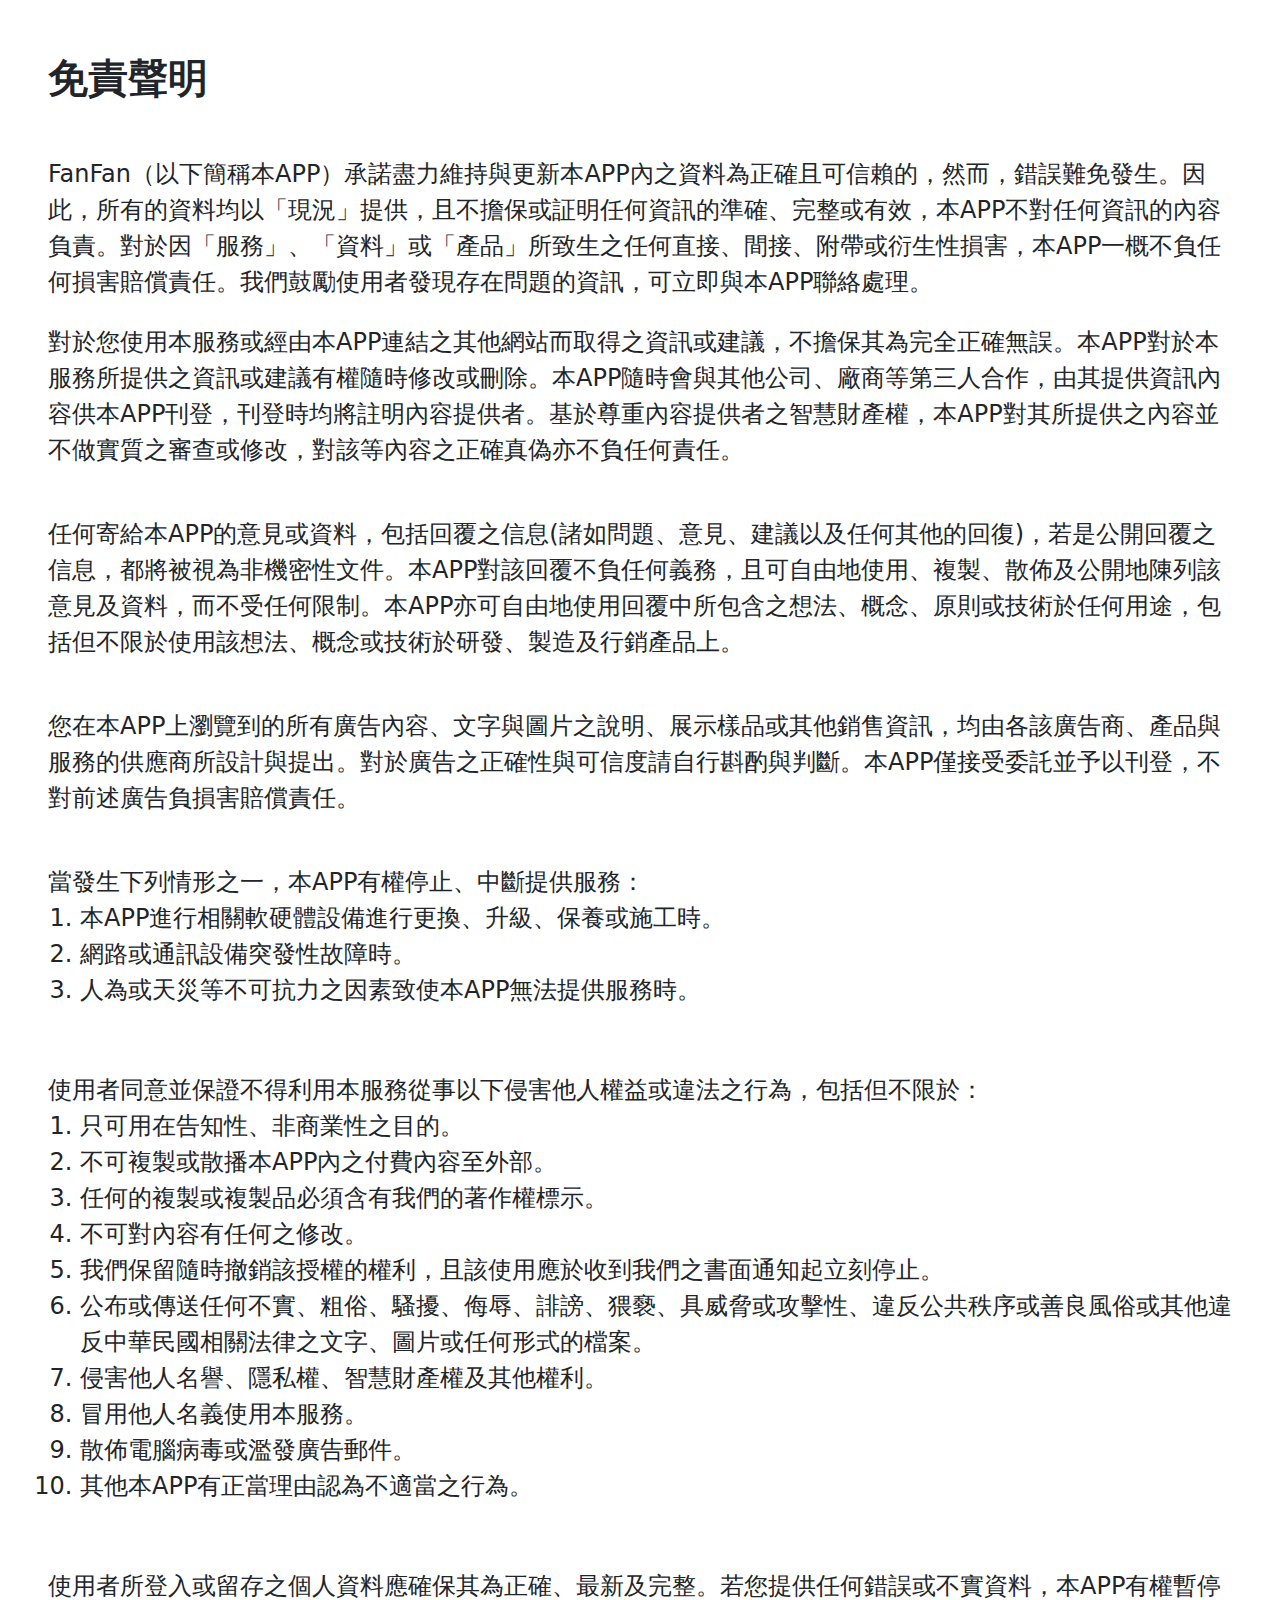
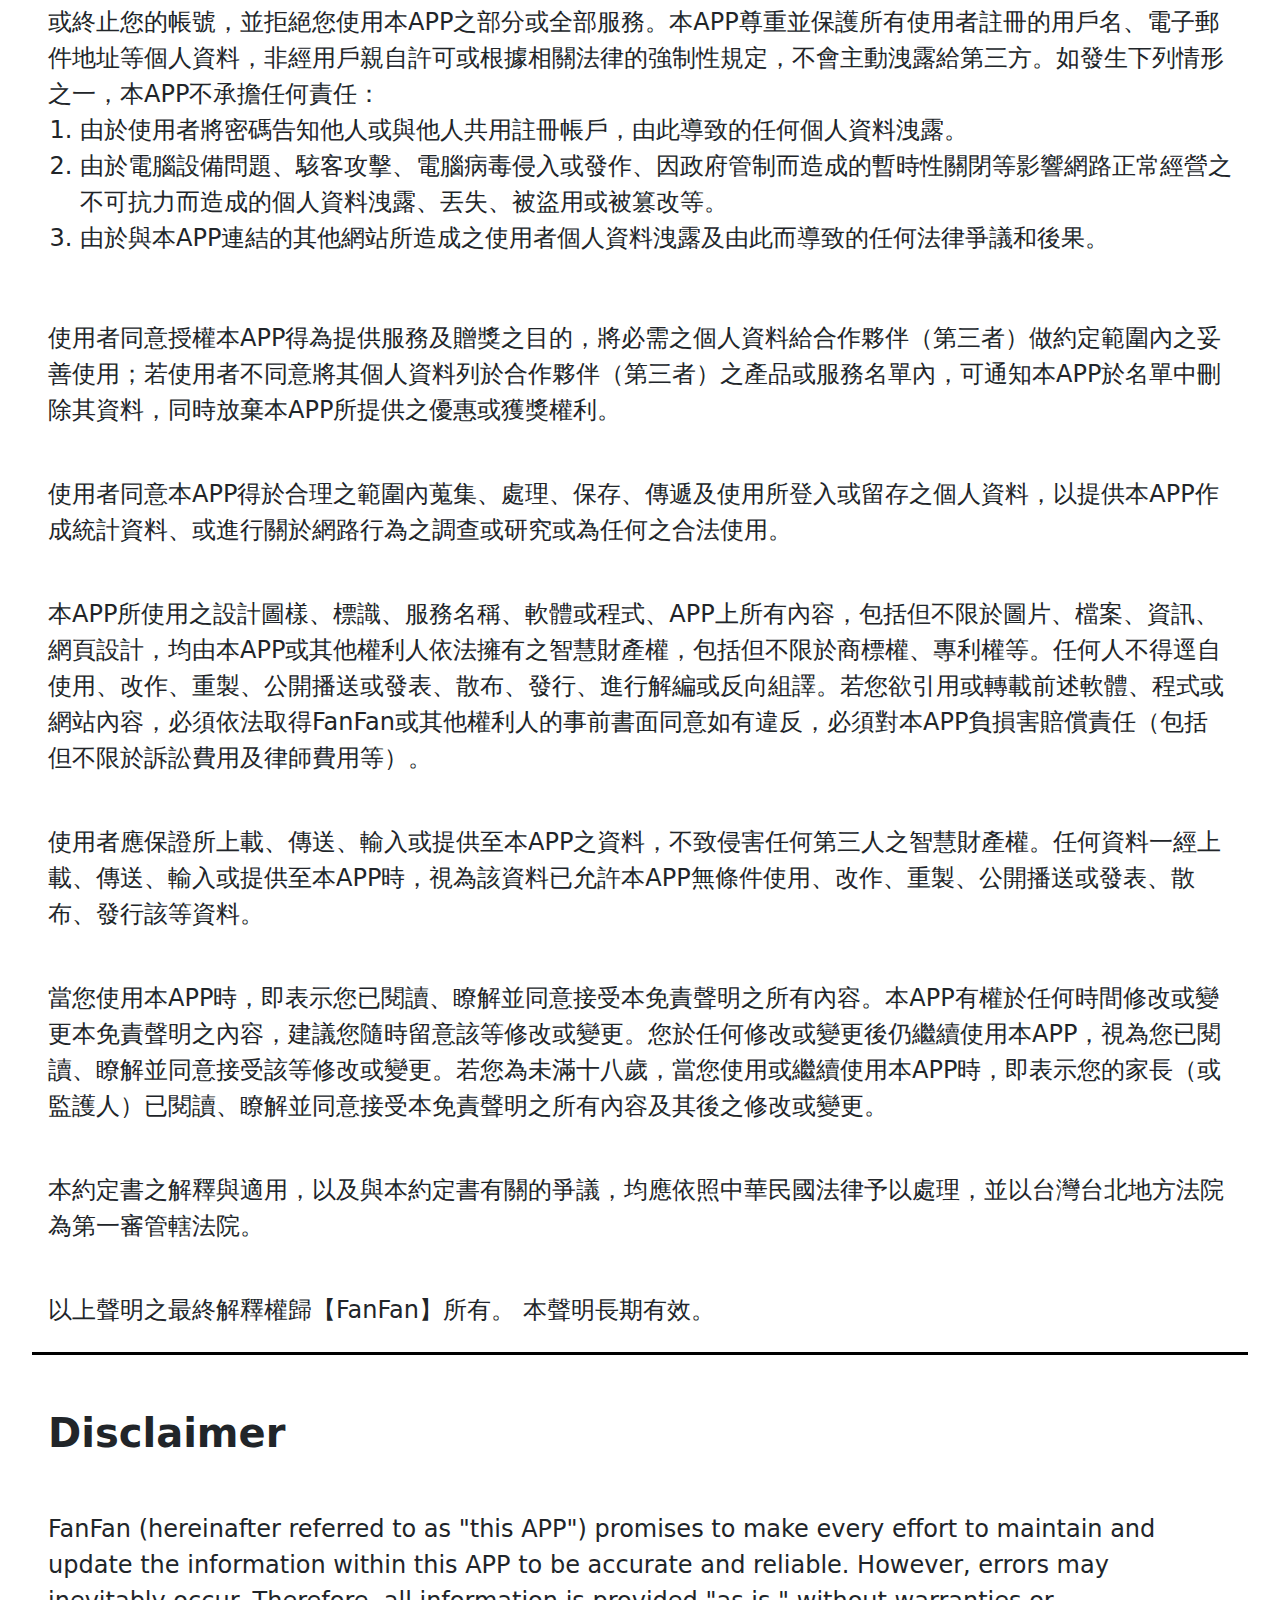
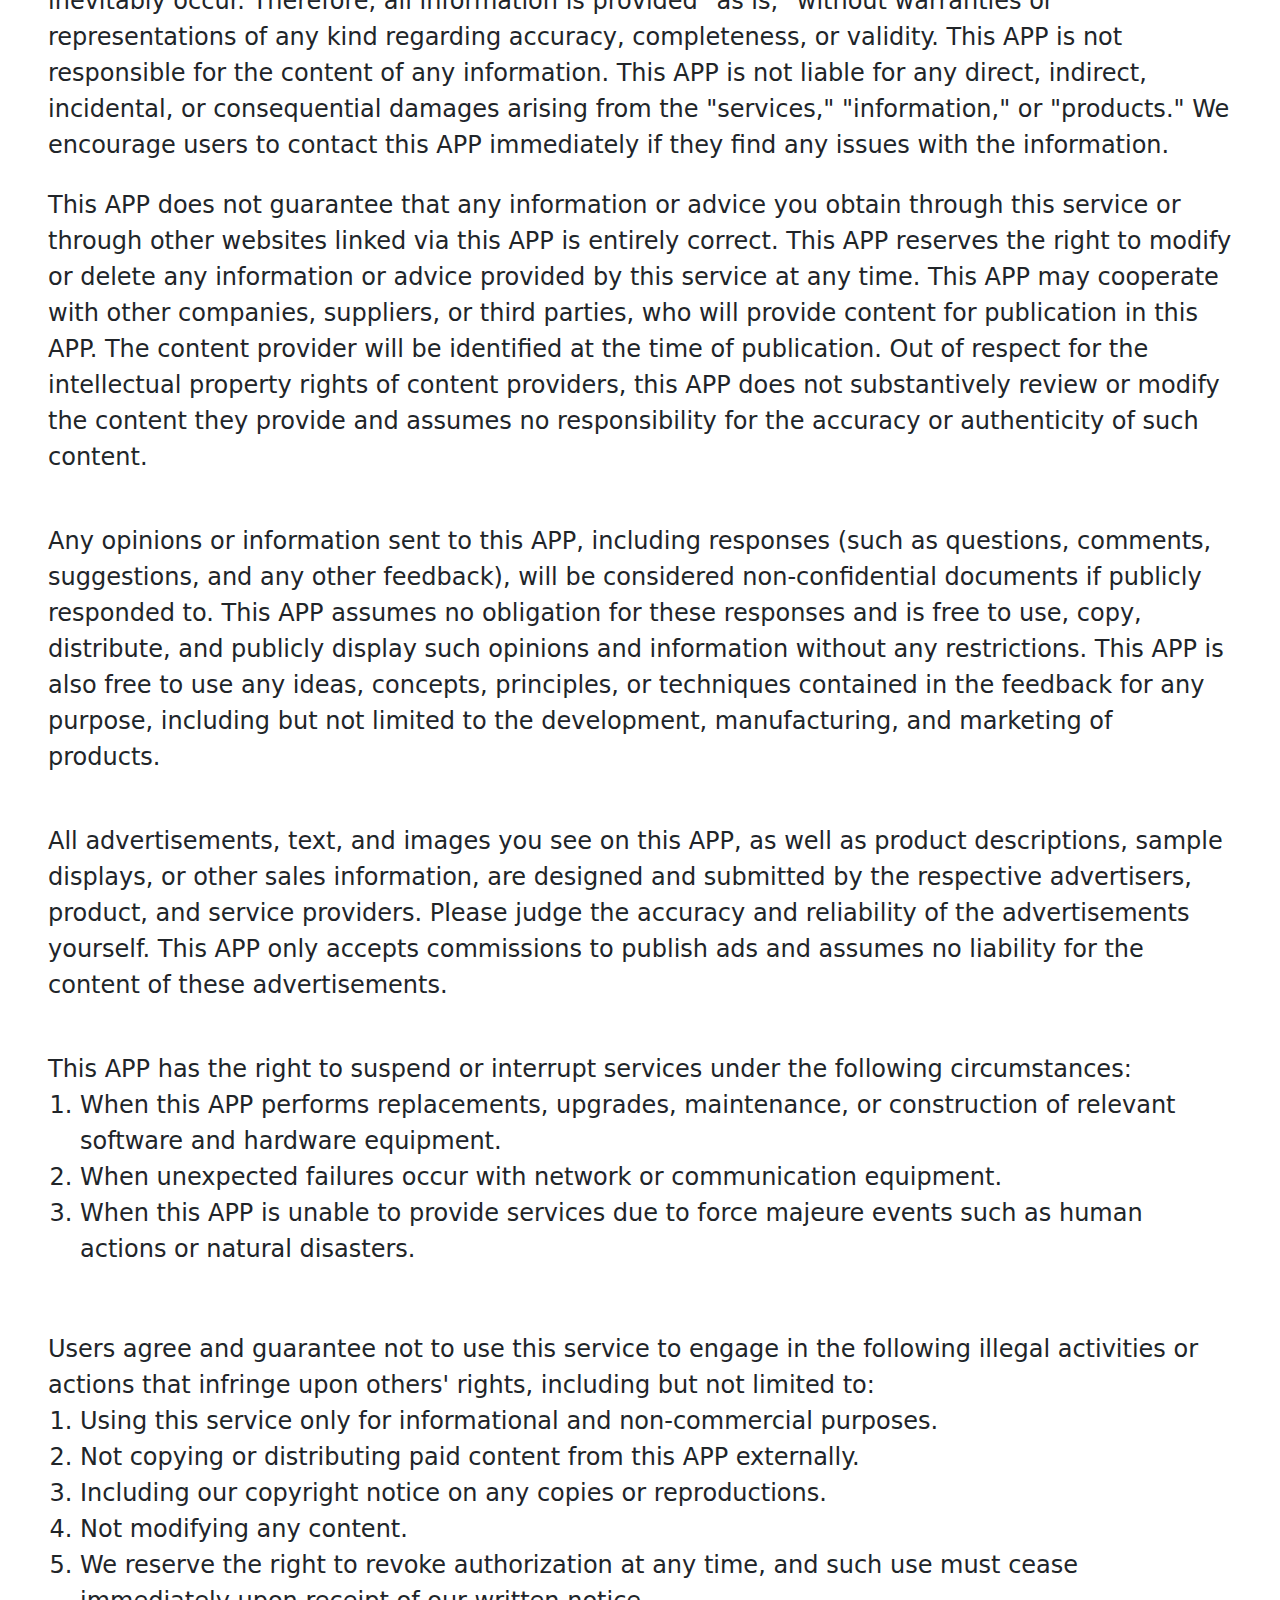
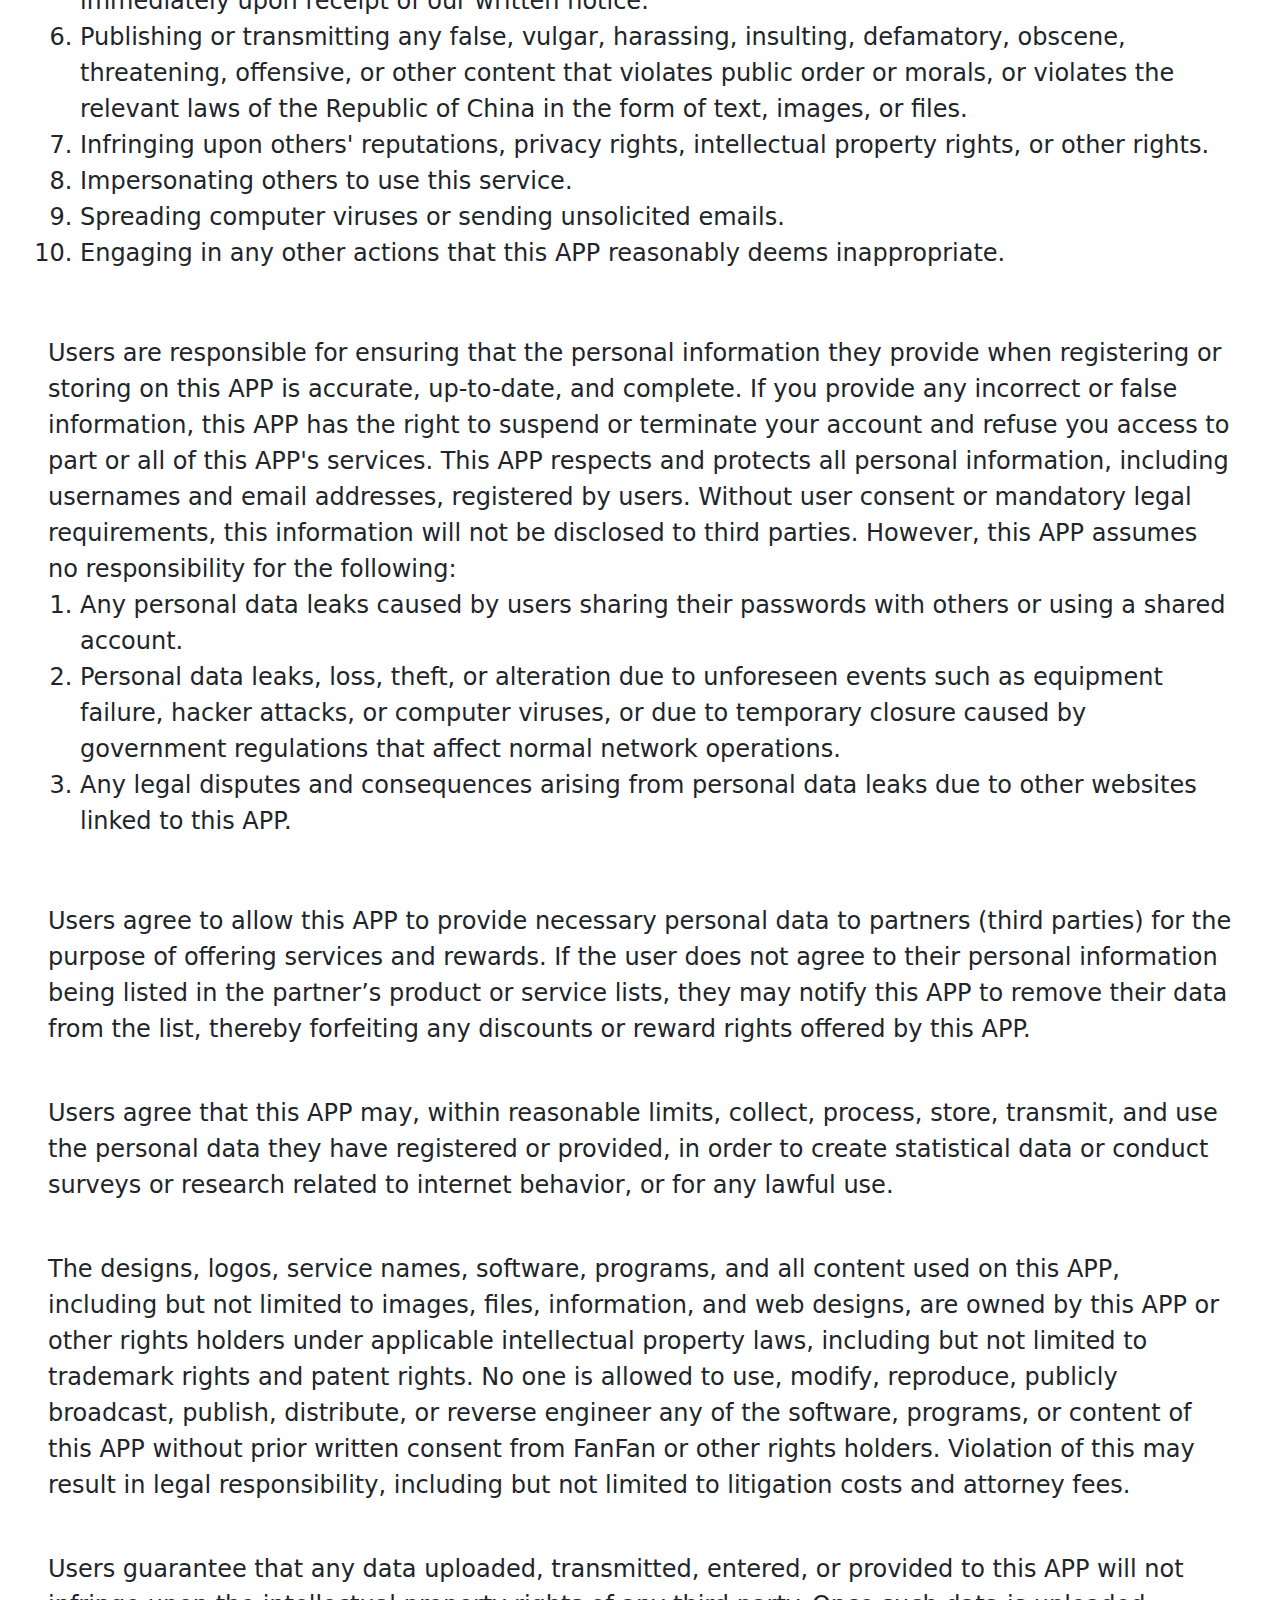
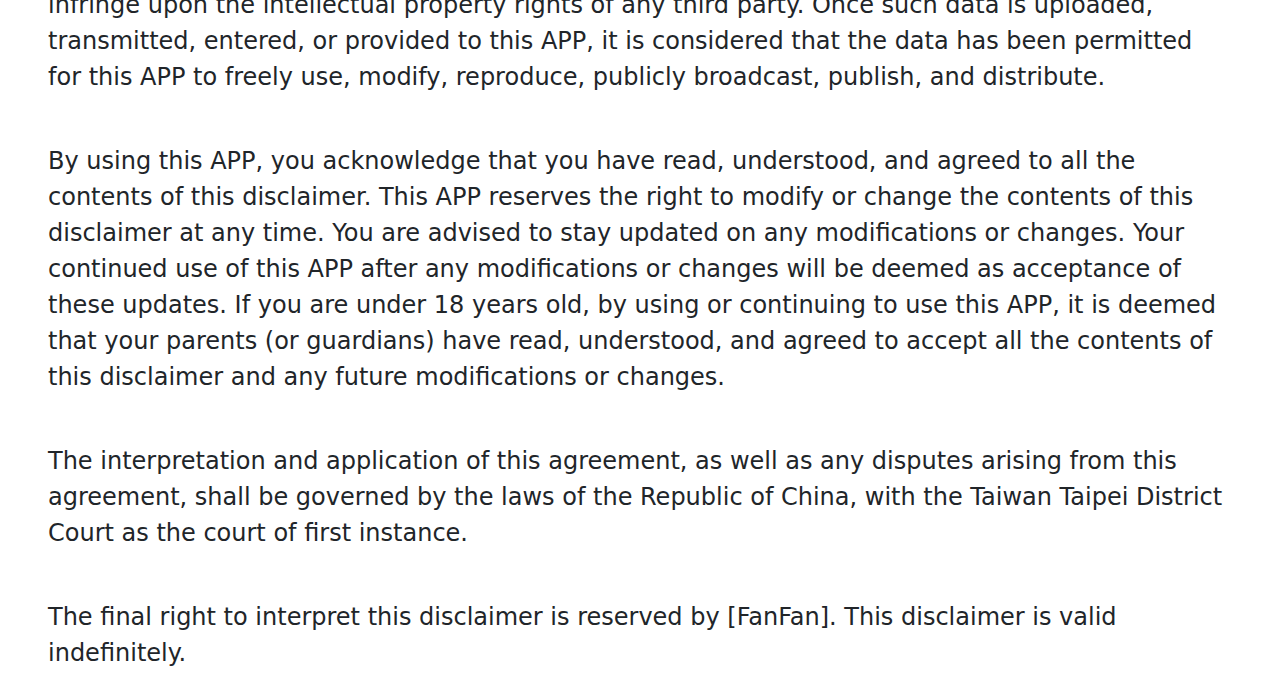
==== docs/policy/Disclaimer.html @ 62bca414 "add new pages" ====
<!DOCTYPE html>

<html lang="zh-Hant-TW">
<link href="https://cdn.jsdelivr.net/npm/bootstrap@5.3.3/dist/css/bootstrap.min.css" rel="stylesheet"
    integrity="sha384-QWTKZyjpPEjISv5WaRU9OFeRpok6YctnYmDr5pNlyT2bRjXh0JMhjY6hW+ALEwIH" crossorigin="anonymous">

<head>
    <meta charset="UTF-8" />
    <meta name="viewport" content="width=device-width, initial-scale=1.0" />
    <style>
        .arrDown-line {
            width: 95%;
            height: 1px;
            border-top: solid black;
            margin: auto;
        }
    </style>
</head>

<body>
    <div class="fw-bold fs-1 p-5">
        免責聲明
    </div>
    <div class="mx-auto fs-4 px-5">
        FanFan（以下簡稱本APP）承諾盡力維持與更新本APP內之資料為正確且可信賴的，然而，錯誤難免發生。因此，所有的資料均以「現況」提供，且不擔保或証明任何資訊的準確、完整或有效，本APP不對任何資訊的內容負責。對於因「服務」、「資料」或「產品」所致生之任何直接、間接、附帶或衍生性損害，本APP一概不負任何損害賠償責任。我們鼓勵使用者發現存在問題的資訊，可立即與本APP聯絡處理。
    </div>
    <div class="mx-auto fs-4 px-5 py-4">
        對於您使用本服務或經由本APP連結之其他網站而取得之資訊或建議，不擔保其為完全正確無誤。本APP對於本服務所提供之資訊或建議有權隨時修改或刪除。本APP隨時會與其他公司、廠商等第三人合作，由其提供資訊內容供本APP刊登，刊登時均將註明內容提供者。基於尊重內容提供者之智慧財產權，本APP對其所提供之內容並不做實質之審查或修改，對該等內容之正確真偽亦不負任何責任。
    </div>
    <div class="mx-auto fs-4 px-5 py-4">
        任何寄給本APP的意見或資料，包括回覆之信息(諸如問題、意見、建議以及任何其他的回復)，若是公開回覆之信息，都將被視為非機密性文件。本APP對該回覆不負任何義務，且可自由地使用、複製、散佈及公開地陳列該意見及資料，而不受任何限制。本APP亦可自由地使用回覆中所包含之想法、概念、原則或技術於任何用途，包括但不限於使用該想法、概念或技術於研發、製造及行銷產品上。
    </div>
    <div class="mx-auto fs-4 px-5 py-4">
        您在本APP上瀏覽到的所有廣告內容、文字與圖片之說明、展示樣品或其他銷售資訊，均由各該廣告商、產品與服務的供應商所設計與提出。對於廣告之正確性與可信度請自行斟酌與判斷。本APP僅接受委託並予以刊登，不對前述廣告負損害賠償責任。
    </div>
    <div class="mx-auto fs-4 px-5 py-4">
        當發生下列情形之一，本APP有權停止、中斷提供服務：
        <ol>
            <li>本APP進行相關軟硬體設備進行更換、升級、保養或施工時。</li>
            <li>網路或通訊設備突發性故障時。</li>
            <li>人為或天災等不可抗力之因素致使本APP無法提供服務時。</li>
        </ol>
    </div>
    <div class="mx-auto fs-4 px-5 py-4">
        使用者同意並保證不得利用本服務從事以下侵害他人權益或違法之行為，包括但不限於：
        <ol>
            <li>只可用在告知性、非商業性之目的。</li>
            <li>不可複製或散播本APP內之付費內容至外部。</li>
            <li>任何的複製或複製品必須含有我們的著作權標示。</li>
            <li>不可對內容有任何之修改。</li>
            <li>我們保留隨時撤銷該授權的權利，且該使用應於收到我們之書面通知起立刻停止。</li>
            <li>公布或傳送任何不實、粗俗、騷擾、侮辱、誹謗、猥褻、具威脅或攻擊性、違反公共秩序或善良風俗或其他違反中華民國相關法律之文字、圖片或任何形式的檔案。</li>
            <li>侵害他人名譽、隱私權、智慧財產權及其他權利。</li>
            <li>冒用他人名義使用本服務。</li>
            <li>散佈電腦病毒或濫發廣告郵件。</li>
            <li>其他本APP有正當理由認為不適當之行為。</li>
        </ol>
    </div>
    <div class="mx-auto fs-4 px-5 py-4">
        使用者所登入或留存之個人資料應確保其為正確、最新及完整。若您提供任何錯誤或不實資料，本APP有權暫停或終止您的帳號，並拒絕您使用本APP之部分或全部服務。本APP尊重並保護所有使用者註冊的用戶名、電子郵件地址等個人資料，非經用戶親自許可或根據相關法律的強制性規定，不會主動洩露給第三方。如發生下列情形之一，本APP不承擔任何責任：
        <ol>
            <li>由於使用者將密碼告知他人或與他人共用註冊帳戶，由此導致的任何個人資料洩露。</li>
            <li>由於電腦設備問題、駭客攻擊、電腦病毒侵入或發作、因政府管制而造成的暫時性關閉等影響網路正常經營之不可抗力而造成的個人資料洩露、丟失、被盜用或被篡改等。</li>
            <li>由於與本APP連結的其他網站所造成之使用者個人資料洩露及由此而導致的任何法律爭議和後果。</li>
        </ol>
    </div>
    <div class="mx-auto fs-4 px-5 py-4">
        使用者同意授權本APP得為提供服務及贈獎之目的，將必需之個人資料給合作夥伴（第三者）做約定範圍內之妥善使用；若使用者不同意將其個人資料列於合作夥伴（第三者）之產品或服務名單內，可通知本APP於名單中刪除其資料，同時放棄本APP所提供之優惠或獲獎權利。
    </div>
    <div class="mx-auto fs-4 px-5 py-4">
        使用者同意本APP得於合理之範圍內蒐集、處理、保存、傳遞及使用所登入或留存之個人資料，以提供本APP作成統計資料、或進行關於網路行為之調查或研究或為任何之合法使用。
    </div>
    <div class="mx-auto fs-4 px-5 py-4">
        本APP所使用之設計圖樣、標識、服務名稱、軟體或程式、APP上所有內容，包括但不限於圖片、檔案、資訊、網頁設計，均由本APP或其他權利人依法擁有之智慧財產權，包括但不限於商標權、專利權等。任何人不得逕自使用、改作、重製、公開播送或發表、散布、發行、進行解編或反向組譯。若您欲引用或轉載前述軟體、程式或網站內容，必須依法取得FanFan或其他權利人的事前書面同意如有違反，必須對本APP負損害賠償責任（包括但不限於訴訟費用及律師費用等）。
    </div>
    <div class="mx-auto fs-4 px-5 py-4">
        使用者應保證所上載、傳送、輸入或提供至本APP之資料，不致侵害任何第三人之智慧財產權。任何資料一經上載、傳送、輸入或提供至本APP時，視為該資料已允許本APP無條件使用、改作、重製、公開播送或發表、散布、發行該等資料。
    </div>
    <div class="mx-auto fs-4 px-5 py-4">
        當您使用本APP時，即表示您已閱讀、瞭解並同意接受本免責聲明之所有內容。本APP有權於任何時間修改或變更本免責聲明之內容，建議您隨時留意該等修改或變更。您於任何修改或變更後仍繼續使用本APP，視為您已閱讀、瞭解並同意接受該等修改或變更。若您為未滿十八歲，當您使用或繼續使用本APP時，即表示您的家長（或監護人）已閱讀、瞭解並同意接受本免責聲明之所有內容及其後之修改或變更。
    </div>
    <div class="mx-auto fs-4 px-5 py-4">
        本約定書之解釋與適用，以及與本約定書有關的爭議，均應依照中華民國法律予以處理，並以台灣台北地方法院為第一審管轄法院。
    </div>
    <div class="mx-auto fs-4 px-5 py-4">
        以上聲明之最終解釋權歸【FanFan】所有。 本聲明長期有效。
    </div>
    <div class="arrDown-line"></div>
    <div class="fw-bold fs-1 p-5">
        Disclaimer
    </div>
    <div class="mx-auto fs-4 px-5">
        FanFan (hereinafter referred to as "this APP") promises to make every effort to maintain and update the information within this APP to be accurate and reliable. However, errors may inevitably occur. Therefore, all information is provided "as is," without warranties or representations of any kind regarding accuracy, completeness, or validity. This APP is not responsible for the content of any information. This APP is not liable for any direct, indirect, incidental, or consequential damages arising from the "services," "information," or "products." We encourage users to contact this APP immediately if they find any issues with the information.
    </div>
    <div class="mx-auto fs-4 px-5 py-4">
        This APP does not guarantee that any information or advice you obtain through this service or through other websites linked via this APP is entirely correct. This APP reserves the right to modify or delete any information or advice provided by this service at any time. This APP may cooperate with other companies, suppliers, or third parties, who will provide content for publication in this APP. The content provider will be identified at the time of publication. Out of respect for the intellectual property rights of content providers, this APP does not substantively review or modify the content they provide and assumes no responsibility for the accuracy or authenticity of such content.
    </div>
    <div class="mx-auto fs-4 px-5 py-4">
        Any opinions or information sent to this APP, including responses (such as questions, comments, suggestions, and any other feedback), will be considered non-confidential documents if publicly responded to. This APP assumes no obligation for these responses and is free to use, copy, distribute, and publicly display such opinions and information without any restrictions. This APP is also free to use any ideas, concepts, principles, or techniques contained in the feedback for any purpose, including but not limited to the development, manufacturing, and marketing of products.
    </div>
    <div class="mx-auto fs-4 px-5 py-4">
        All advertisements, text, and images you see on this APP, as well as product descriptions, sample displays, or other sales information, are designed and submitted by the respective advertisers, product, and service providers. Please judge the accuracy and reliability of the advertisements yourself. This APP only accepts commissions to publish ads and assumes no liability for the content of these advertisements.
    </div>
    <div class="mx-auto fs-4 px-5 py-4">
        This APP has the right to suspend or interrupt services under the following circumstances:
        <ol>
            <li>When this APP performs replacements, upgrades, maintenance, or construction of relevant software and hardware equipment.</li>
            <li>When unexpected failures occur with network or communication equipment.</li>
            <li>When this APP is unable to provide services due to force majeure events such as human actions or natural disasters.</li>
        </ol>
    </div>
    <div class="mx-auto fs-4 px-5 py-4">
        Users agree and guarantee not to use this service to engage in the following illegal activities or actions that infringe upon others' rights, including but not limited to:
        <ol>
            <li>Using this service only for informational and non-commercial purposes.</li>
            <li>Not copying or distributing paid content from this APP externally.</li>
            <li>Including our copyright notice on any copies or reproductions.
            </li>
            <li>Not modifying any content.</li>
            <li>We reserve the right to revoke authorization at any time, and such use must cease immediately upon receipt of our written notice.</li>
            <li>Publishing or transmitting any false, vulgar, harassing, insulting, defamatory, obscene, threatening, offensive, or other content that violates public order or morals, or violates the relevant laws of the Republic of China in the form of text, images, or files.</li>
            <li>Infringing upon others' reputations, privacy rights, intellectual property rights, or other rights.</li>
            <li>Impersonating others to use this service.</li>
            <li>Spreading computer viruses or sending unsolicited emails.</li>
            <li>Engaging in any other actions that this APP reasonably deems inappropriate.</li>
        </ol>
    </div>
    <div class="mx-auto fs-4 px-5 py-4">
        Users are responsible for ensuring that the personal information they provide when registering or storing on this APP is accurate, up-to-date, and complete. If you provide any incorrect or false information, this APP has the right to suspend or terminate your account and refuse you access to part or all of this APP's services. This APP respects and protects all personal information, including usernames and email addresses, registered by users. Without user consent or mandatory legal requirements, this information will not be disclosed to third parties. However, this APP assumes no responsibility for the following:
        <ol>
            <li>Any personal data leaks caused by users sharing their passwords with others or using a shared account.</li>
            <li>Personal data leaks, loss, theft, or alteration due to unforeseen events such as equipment failure, hacker attacks, or computer viruses, or due to temporary closure caused by government regulations that affect normal network operations.</li>
            <li>Any legal disputes and consequences arising from personal data leaks due to other websites linked to this APP.</li>
        </ol>
    </div>
    <div class="mx-auto fs-4 px-5 py-4">
        Users agree to allow this APP to provide necessary personal data to partners (third parties) for the purpose of offering services and rewards. If the user does not agree to their personal information being listed in the partner’s product or service lists, they may notify this APP to remove their data from the list, thereby forfeiting any discounts or reward rights offered by this APP.
    </div>
    <div class="mx-auto fs-4 px-5 py-4">
        Users agree that this APP may, within reasonable limits, collect, process, store, transmit, and use the personal data they have registered or provided, in order to create statistical data or conduct surveys or research related to internet behavior, or for any lawful use.
    </div>
    <div class="mx-auto fs-4 px-5 py-4">
        The designs, logos, service names, software, programs, and all content used on this APP, including but not limited to images, files, information, and web designs, are owned by this APP or other rights holders under applicable intellectual property laws, including but not limited to trademark rights and patent rights. No one is allowed to use, modify, reproduce, publicly broadcast, publish, distribute, or reverse engineer any of the software, programs, or content of this APP without prior written consent from FanFan or other rights holders. Violation of this may result in legal responsibility, including but not limited to litigation costs and attorney fees.
    </div>
    <div class="mx-auto fs-4 px-5 py-4">
        Users guarantee that any data uploaded, transmitted, entered, or provided to this APP will not infringe upon the intellectual property rights of any third party. Once such data is uploaded, transmitted, entered, or provided to this APP, it is considered that the data has been permitted for this APP to freely use, modify, reproduce, publicly broadcast, publish, and distribute.
    </div>
    <div class="mx-auto fs-4 px-5 py-4">
        By using this APP, you acknowledge that you have read, understood, and agreed to all the contents of this disclaimer. This APP reserves the right to modify or change the contents of this disclaimer at any time. You are advised to stay updated on any modifications or changes. Your continued use of this APP after any modifications or changes will be deemed as acceptance of these updates. If you are under 18 years old, by using or continuing to use this APP, it is deemed that your parents (or guardians) have read, understood, and agreed to accept all the contents of this disclaimer and any future modifications or changes.
    </div>
    <div class="mx-auto fs-4 px-5 py-4">
        The interpretation and application of this agreement, as well as any disputes arising from this agreement, shall be governed by the laws of the Republic of China, with the Taiwan Taipei District Court as the court of first instance.
    </div>
    <div class="mx-auto fs-4 px-5 py-4">
        The final right to interpret this disclaimer is reserved by [FanFan]. This disclaimer is valid indefinitely.
    </div>
</body>

</html>
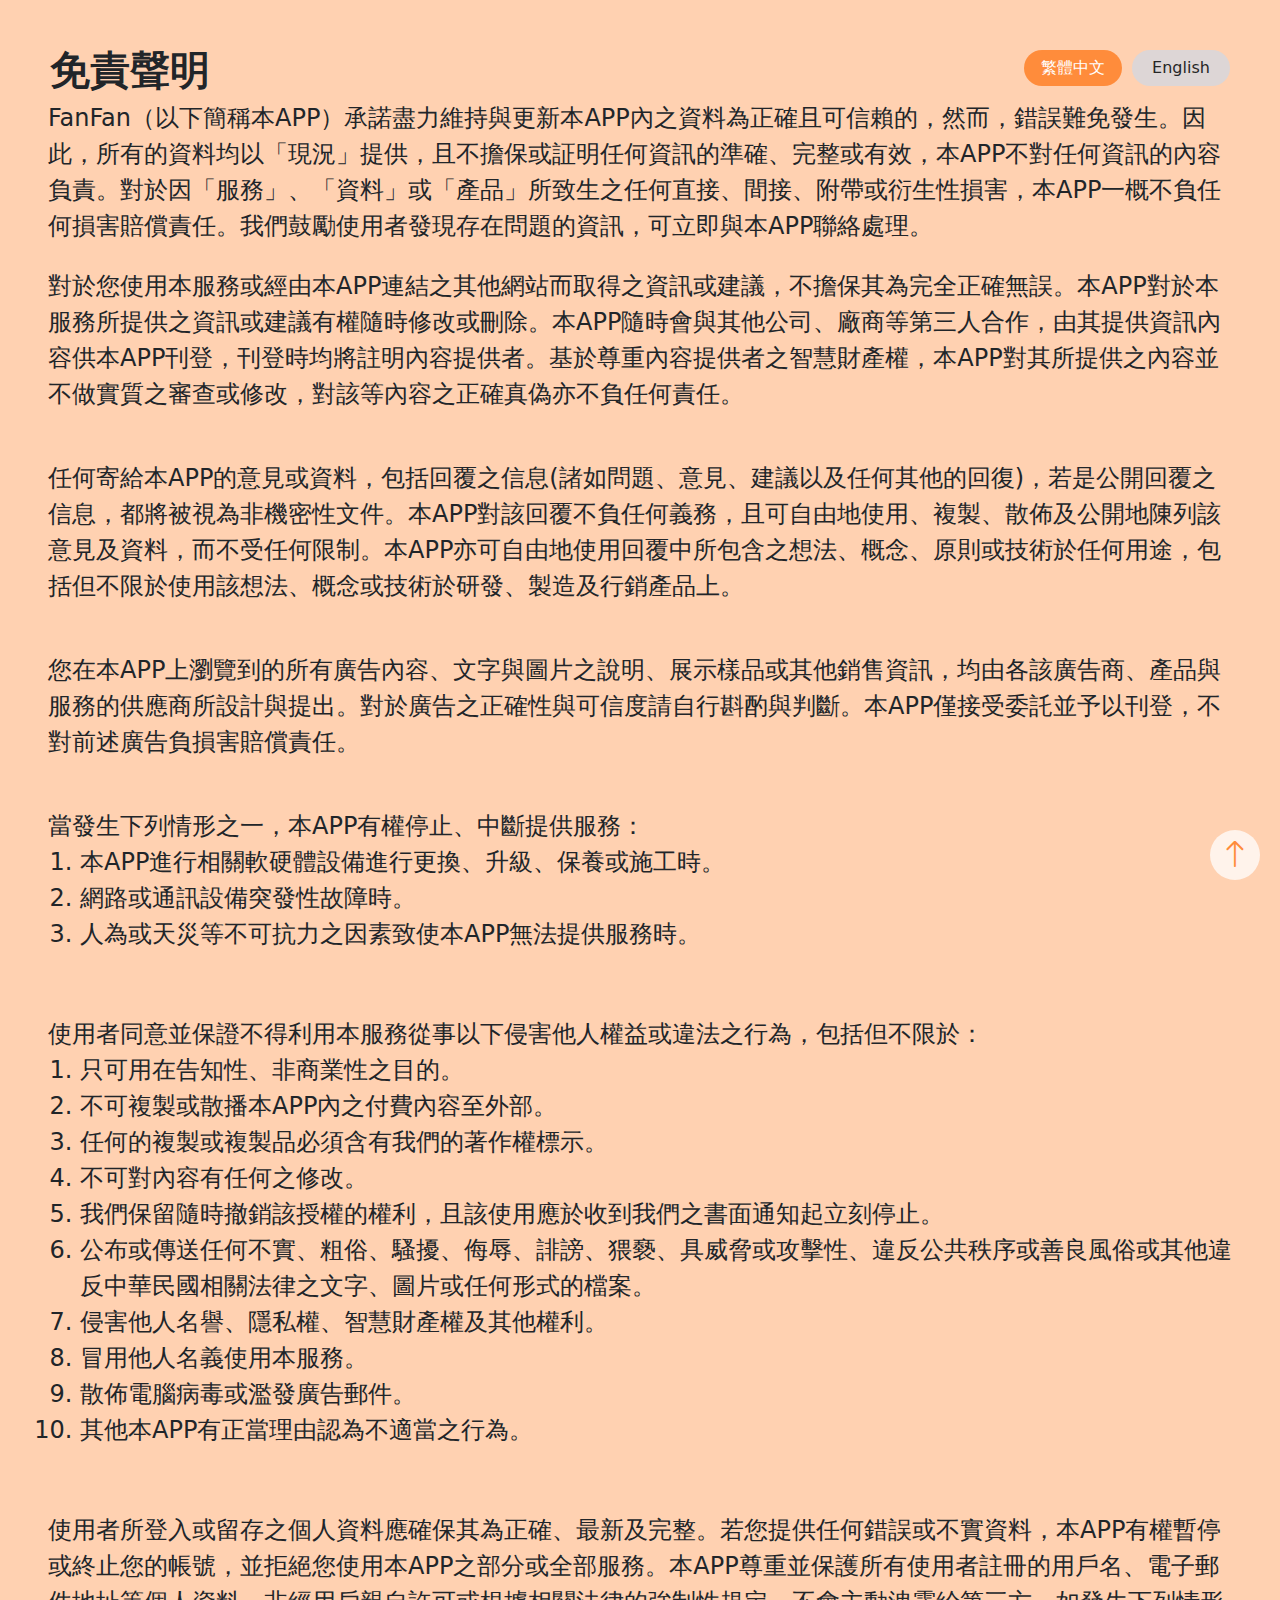
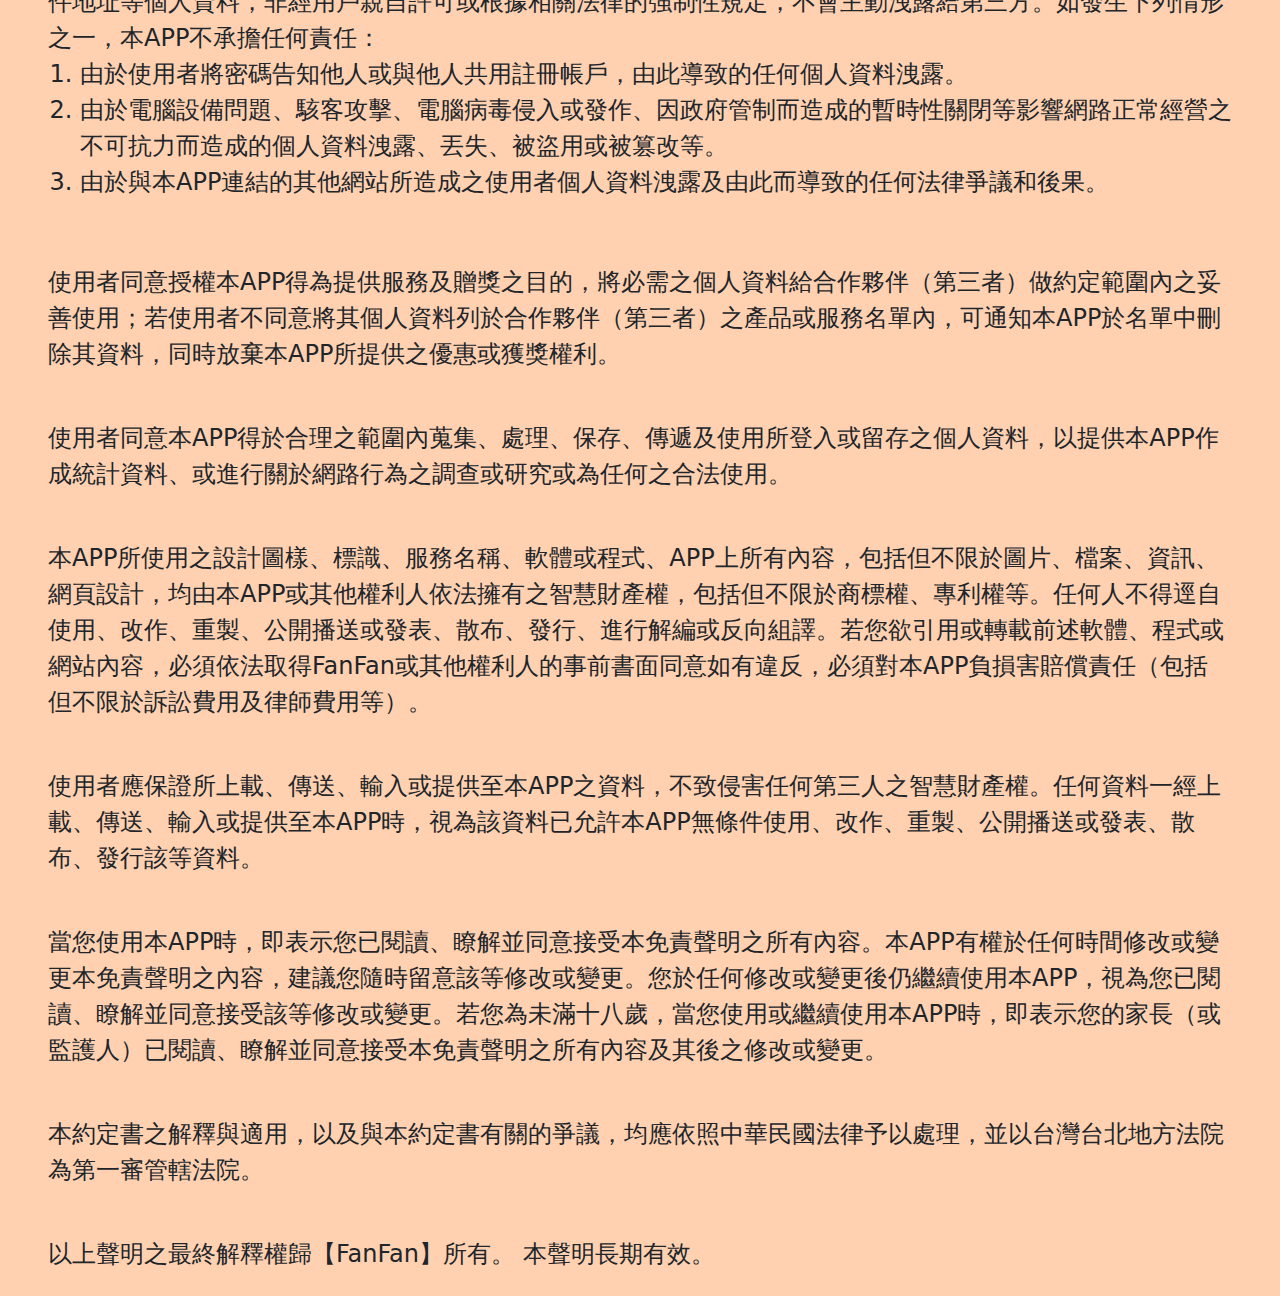
==== commit 49eb174f: "Merge pull request #1 from kevintom1997/main" ====
--- a/docs/policy/Disclaimer.html
+++ b/docs/policy/Disclaimer.html
@@ -1,159 +1,439 @@
-<!DOCTYPE html>
-
-<html lang="zh-Hant-TW">
-<link href="https://cdn.jsdelivr.net/npm/bootstrap@5.3.3/dist/css/bootstrap.min.css" rel="stylesheet"
-    integrity="sha384-QWTKZyjpPEjISv5WaRU9OFeRpok6YctnYmDr5pNlyT2bRjXh0JMhjY6hW+ALEwIH" crossorigin="anonymous">
-
-<head>
-    <meta charset="UTF-8" />
-    <meta name="viewport" content="width=device-width, initial-scale=1.0" />
-    <style>
-        .arrDown-line {
-            width: 95%;
-            height: 1px;
-            border-top: solid black;
-            margin: auto;
-        }
-    </style>
-</head>
-
-<body>
-    <div class="fw-bold fs-1 p-5">
-        免責聲明
-    </div>
-    <div class="mx-auto fs-4 px-5">
-        FanFan（以下簡稱本APP）承諾盡力維持與更新本APP內之資料為正確且可信賴的，然而，錯誤難免發生。因此，所有的資料均以「現況」提供，且不擔保或証明任何資訊的準確、完整或有效，本APP不對任何資訊的內容負責。對於因「服務」、「資料」或「產品」所致生之任何直接、間接、附帶或衍生性損害，本APP一概不負任何損害賠償責任。我們鼓勵使用者發現存在問題的資訊，可立即與本APP聯絡處理。
-    </div>
-    <div class="mx-auto fs-4 px-5 py-4">
-        對於您使用本服務或經由本APP連結之其他網站而取得之資訊或建議，不擔保其為完全正確無誤。本APP對於本服務所提供之資訊或建議有權隨時修改或刪除。本APP隨時會與其他公司、廠商等第三人合作，由其提供資訊內容供本APP刊登，刊登時均將註明內容提供者。基於尊重內容提供者之智慧財產權，本APP對其所提供之內容並不做實質之審查或修改，對該等內容之正確真偽亦不負任何責任。
-    </div>
-    <div class="mx-auto fs-4 px-5 py-4">
-        任何寄給本APP的意見或資料，包括回覆之信息(諸如問題、意見、建議以及任何其他的回復)，若是公開回覆之信息，都將被視為非機密性文件。本APP對該回覆不負任何義務，且可自由地使用、複製、散佈及公開地陳列該意見及資料，而不受任何限制。本APP亦可自由地使用回覆中所包含之想法、概念、原則或技術於任何用途，包括但不限於使用該想法、概念或技術於研發、製造及行銷產品上。
-    </div>
-    <div class="mx-auto fs-4 px-5 py-4">
-        您在本APP上瀏覽到的所有廣告內容、文字與圖片之說明、展示樣品或其他銷售資訊，均由各該廣告商、產品與服務的供應商所設計與提出。對於廣告之正確性與可信度請自行斟酌與判斷。本APP僅接受委託並予以刊登，不對前述廣告負損害賠償責任。
-    </div>
-    <div class="mx-auto fs-4 px-5 py-4">
-        當發生下列情形之一，本APP有權停止、中斷提供服務：
-        <ol>
-            <li>本APP進行相關軟硬體設備進行更換、升級、保養或施工時。</li>
-            <li>網路或通訊設備突發性故障時。</li>
-            <li>人為或天災等不可抗力之因素致使本APP無法提供服務時。</li>
-        </ol>
-    </div>
-    <div class="mx-auto fs-4 px-5 py-4">
-        使用者同意並保證不得利用本服務從事以下侵害他人權益或違法之行為，包括但不限於：
-        <ol>
-            <li>只可用在告知性、非商業性之目的。</li>
-            <li>不可複製或散播本APP內之付費內容至外部。</li>
-            <li>任何的複製或複製品必須含有我們的著作權標示。</li>
-            <li>不可對內容有任何之修改。</li>
-            <li>我們保留隨時撤銷該授權的權利，且該使用應於收到我們之書面通知起立刻停止。</li>
-            <li>公布或傳送任何不實、粗俗、騷擾、侮辱、誹謗、猥褻、具威脅或攻擊性、違反公共秩序或善良風俗或其他違反中華民國相關法律之文字、圖片或任何形式的檔案。</li>
-            <li>侵害他人名譽、隱私權、智慧財產權及其他權利。</li>
-            <li>冒用他人名義使用本服務。</li>
-            <li>散佈電腦病毒或濫發廣告郵件。</li>
-            <li>其他本APP有正當理由認為不適當之行為。</li>
-        </ol>
-    </div>
-    <div class="mx-auto fs-4 px-5 py-4">
-        使用者所登入或留存之個人資料應確保其為正確、最新及完整。若您提供任何錯誤或不實資料，本APP有權暫停或終止您的帳號，並拒絕您使用本APP之部分或全部服務。本APP尊重並保護所有使用者註冊的用戶名、電子郵件地址等個人資料，非經用戶親自許可或根據相關法律的強制性規定，不會主動洩露給第三方。如發生下列情形之一，本APP不承擔任何責任：
-        <ol>
-            <li>由於使用者將密碼告知他人或與他人共用註冊帳戶，由此導致的任何個人資料洩露。</li>
-            <li>由於電腦設備問題、駭客攻擊、電腦病毒侵入或發作、因政府管制而造成的暫時性關閉等影響網路正常經營之不可抗力而造成的個人資料洩露、丟失、被盜用或被篡改等。</li>
-            <li>由於與本APP連結的其他網站所造成之使用者個人資料洩露及由此而導致的任何法律爭議和後果。</li>
-        </ol>
-    </div>
-    <div class="mx-auto fs-4 px-5 py-4">
-        使用者同意授權本APP得為提供服務及贈獎之目的，將必需之個人資料給合作夥伴（第三者）做約定範圍內之妥善使用；若使用者不同意將其個人資料列於合作夥伴（第三者）之產品或服務名單內，可通知本APP於名單中刪除其資料，同時放棄本APP所提供之優惠或獲獎權利。
-    </div>
-    <div class="mx-auto fs-4 px-5 py-4">
-        使用者同意本APP得於合理之範圍內蒐集、處理、保存、傳遞及使用所登入或留存之個人資料，以提供本APP作成統計資料、或進行關於網路行為之調查或研究或為任何之合法使用。
-    </div>
-    <div class="mx-auto fs-4 px-5 py-4">
-        本APP所使用之設計圖樣、標識、服務名稱、軟體或程式、APP上所有內容，包括但不限於圖片、檔案、資訊、網頁設計，均由本APP或其他權利人依法擁有之智慧財產權，包括但不限於商標權、專利權等。任何人不得逕自使用、改作、重製、公開播送或發表、散布、發行、進行解編或反向組譯。若您欲引用或轉載前述軟體、程式或網站內容，必須依法取得FanFan或其他權利人的事前書面同意如有違反，必須對本APP負損害賠償責任（包括但不限於訴訟費用及律師費用等）。
-    </div>
-    <div class="mx-auto fs-4 px-5 py-4">
-        使用者應保證所上載、傳送、輸入或提供至本APP之資料，不致侵害任何第三人之智慧財產權。任何資料一經上載、傳送、輸入或提供至本APP時，視為該資料已允許本APP無條件使用、改作、重製、公開播送或發表、散布、發行該等資料。
-    </div>
-    <div class="mx-auto fs-4 px-5 py-4">
-        當您使用本APP時，即表示您已閱讀、瞭解並同意接受本免責聲明之所有內容。本APP有權於任何時間修改或變更本免責聲明之內容，建議您隨時留意該等修改或變更。您於任何修改或變更後仍繼續使用本APP，視為您已閱讀、瞭解並同意接受該等修改或變更。若您為未滿十八歲，當您使用或繼續使用本APP時，即表示您的家長（或監護人）已閱讀、瞭解並同意接受本免責聲明之所有內容及其後之修改或變更。
-    </div>
-    <div class="mx-auto fs-4 px-5 py-4">
-        本約定書之解釋與適用，以及與本約定書有關的爭議，均應依照中華民國法律予以處理，並以台灣台北地方法院為第一審管轄法院。
-    </div>
-    <div class="mx-auto fs-4 px-5 py-4">
-        以上聲明之最終解釋權歸【FanFan】所有。 本聲明長期有效。
-    </div>
-    <div class="arrDown-line"></div>
-    <div class="fw-bold fs-1 p-5">
-        Disclaimer
-    </div>
-    <div class="mx-auto fs-4 px-5">
-        FanFan (hereinafter referred to as "this APP") promises to make every effort to maintain and update the information within this APP to be accurate and reliable. However, errors may inevitably occur. Therefore, all information is provided "as is," without warranties or representations of any kind regarding accuracy, completeness, or validity. This APP is not responsible for the content of any information. This APP is not liable for any direct, indirect, incidental, or consequential damages arising from the "services," "information," or "products." We encourage users to contact this APP immediately if they find any issues with the information.
-    </div>
-    <div class="mx-auto fs-4 px-5 py-4">
-        This APP does not guarantee that any information or advice you obtain through this service or through other websites linked via this APP is entirely correct. This APP reserves the right to modify or delete any information or advice provided by this service at any time. This APP may cooperate with other companies, suppliers, or third parties, who will provide content for publication in this APP. The content provider will be identified at the time of publication. Out of respect for the intellectual property rights of content providers, this APP does not substantively review or modify the content they provide and assumes no responsibility for the accuracy or authenticity of such content.
-    </div>
-    <div class="mx-auto fs-4 px-5 py-4">
-        Any opinions or information sent to this APP, including responses (such as questions, comments, suggestions, and any other feedback), will be considered non-confidential documents if publicly responded to. This APP assumes no obligation for these responses and is free to use, copy, distribute, and publicly display such opinions and information without any restrictions. This APP is also free to use any ideas, concepts, principles, or techniques contained in the feedback for any purpose, including but not limited to the development, manufacturing, and marketing of products.
-    </div>
-    <div class="mx-auto fs-4 px-5 py-4">
-        All advertisements, text, and images you see on this APP, as well as product descriptions, sample displays, or other sales information, are designed and submitted by the respective advertisers, product, and service providers. Please judge the accuracy and reliability of the advertisements yourself. This APP only accepts commissions to publish ads and assumes no liability for the content of these advertisements.
-    </div>
-    <div class="mx-auto fs-4 px-5 py-4">
-        This APP has the right to suspend or interrupt services under the following circumstances:
-        <ol>
-            <li>When this APP performs replacements, upgrades, maintenance, or construction of relevant software and hardware equipment.</li>
-            <li>When unexpected failures occur with network or communication equipment.</li>
-            <li>When this APP is unable to provide services due to force majeure events such as human actions or natural disasters.</li>
-        </ol>
-    </div>
-    <div class="mx-auto fs-4 px-5 py-4">
-        Users agree and guarantee not to use this service to engage in the following illegal activities or actions that infringe upon others' rights, including but not limited to:
-        <ol>
-            <li>Using this service only for informational and non-commercial purposes.</li>
-            <li>Not copying or distributing paid content from this APP externally.</li>
-            <li>Including our copyright notice on any copies or reproductions.
-            </li>
-            <li>Not modifying any content.</li>
-            <li>We reserve the right to revoke authorization at any time, and such use must cease immediately upon receipt of our written notice.</li>
-            <li>Publishing or transmitting any false, vulgar, harassing, insulting, defamatory, obscene, threatening, offensive, or other content that violates public order or morals, or violates the relevant laws of the Republic of China in the form of text, images, or files.</li>
-            <li>Infringing upon others' reputations, privacy rights, intellectual property rights, or other rights.</li>
-            <li>Impersonating others to use this service.</li>
-            <li>Spreading computer viruses or sending unsolicited emails.</li>
-            <li>Engaging in any other actions that this APP reasonably deems inappropriate.</li>
-        </ol>
-    </div>
-    <div class="mx-auto fs-4 px-5 py-4">
-        Users are responsible for ensuring that the personal information they provide when registering or storing on this APP is accurate, up-to-date, and complete. If you provide any incorrect or false information, this APP has the right to suspend or terminate your account and refuse you access to part or all of this APP's services. This APP respects and protects all personal information, including usernames and email addresses, registered by users. Without user consent or mandatory legal requirements, this information will not be disclosed to third parties. However, this APP assumes no responsibility for the following:
-        <ol>
-            <li>Any personal data leaks caused by users sharing their passwords with others or using a shared account.</li>
-            <li>Personal data leaks, loss, theft, or alteration due to unforeseen events such as equipment failure, hacker attacks, or computer viruses, or due to temporary closure caused by government regulations that affect normal network operations.</li>
-            <li>Any legal disputes and consequences arising from personal data leaks due to other websites linked to this APP.</li>
-        </ol>
-    </div>
-    <div class="mx-auto fs-4 px-5 py-4">
-        Users agree to allow this APP to provide necessary personal data to partners (third parties) for the purpose of offering services and rewards. If the user does not agree to their personal information being listed in the partner’s product or service lists, they may notify this APP to remove their data from the list, thereby forfeiting any discounts or reward rights offered by this APP.
-    </div>
-    <div class="mx-auto fs-4 px-5 py-4">
-        Users agree that this APP may, within reasonable limits, collect, process, store, transmit, and use the personal data they have registered or provided, in order to create statistical data or conduct surveys or research related to internet behavior, or for any lawful use.
-    </div>
-    <div class="mx-auto fs-4 px-5 py-4">
-        The designs, logos, service names, software, programs, and all content used on this APP, including but not limited to images, files, information, and web designs, are owned by this APP or other rights holders under applicable intellectual property laws, including but not limited to trademark rights and patent rights. No one is allowed to use, modify, reproduce, publicly broadcast, publish, distribute, or reverse engineer any of the software, programs, or content of this APP without prior written consent from FanFan or other rights holders. Violation of this may result in legal responsibility, including but not limited to litigation costs and attorney fees.
-    </div>
-    <div class="mx-auto fs-4 px-5 py-4">
-        Users guarantee that any data uploaded, transmitted, entered, or provided to this APP will not infringe upon the intellectual property rights of any third party. Once such data is uploaded, transmitted, entered, or provided to this APP, it is considered that the data has been permitted for this APP to freely use, modify, reproduce, publicly broadcast, publish, and distribute.
-    </div>
-    <div class="mx-auto fs-4 px-5 py-4">
-        By using this APP, you acknowledge that you have read, understood, and agreed to all the contents of this disclaimer. This APP reserves the right to modify or change the contents of this disclaimer at any time. You are advised to stay updated on any modifications or changes. Your continued use of this APP after any modifications or changes will be deemed as acceptance of these updates. If you are under 18 years old, by using or continuing to use this APP, it is deemed that your parents (or guardians) have read, understood, and agreed to accept all the contents of this disclaimer and any future modifications or changes.
-    </div>
-    <div class="mx-auto fs-4 px-5 py-4">
-        The interpretation and application of this agreement, as well as any disputes arising from this agreement, shall be governed by the laws of the Republic of China, with the Taiwan Taipei District Court as the court of first instance.
-    </div>
-    <div class="mx-auto fs-4 px-5 py-4">
-        The final right to interpret this disclaimer is reserved by [FanFan]. This disclaimer is valid indefinitely.
-    </div>
-</body>
-
-</html>+<!DOCTYPE html>
+
+<html lang="zh-Hant-TW">
+<link href="https://cdn.jsdelivr.net/npm/bootstrap@5.3.3/dist/css/bootstrap.min.css" rel="stylesheet"
+    integrity="sha384-QWTKZyjpPEjISv5WaRU9OFeRpok6YctnYmDr5pNlyT2bRjXh0JMhjY6hW+ALEwIH" crossorigin="anonymous">
+<link href="https://cdn.jsdelivr.net/npm/bootstrap-icons/font/bootstrap-icons.css" rel="stylesheet">
+
+
+<head>
+    <meta charset="UTF-8" />
+    <meta name="viewport" content="width=device-width, initial-scale=1.0" />
+    <style>
+        body {
+            background: #FFD1B1;
+        }
+
+        .title {
+            display: flex;
+            justify-content: space-between;
+            padding-left: 50px;
+            padding-top: 40px;
+            padding-right: 50px;
+        }
+
+        .button {
+            display: flex;
+            justify-content: space-between;
+            padding-top: 10px;
+        }
+
+        .button-tw {
+            display: flex;
+            justify-content: center;
+            align-items: center;
+            width: 98px;
+            height: 36px;
+            border-radius: 50px;
+            color: #FFFFFF;
+            background-color: #FF8C3B;
+            cursor: pointer;
+            margin-right: 10px;
+        }
+
+        .button-tw-1 {
+            display: flex;
+            justify-content: center;
+            align-items: center;
+            width: 98px;
+            height: 36px;
+            border-radius: 50px;
+            color: #262626;
+            background-color: #DDD6D6;
+            cursor: pointer;
+            margin-right: 10px;
+        }
+
+        .button-tw-1:hover {
+            color: #FFFFFF;
+            background-color: #FF8C3B;
+        }
+
+        .button-tw-text {
+            font-size: 16px;
+            line-height: 24px;
+            text-align: center;
+        }
+
+        .button-en {
+            display: flex;
+            justify-content: center;
+            align-items: center;
+            width: 98px;
+            height: 36px;
+            border-radius: 50px;
+            color: #262626;
+            background-color: #DDD6D6;
+            cursor: pointer;
+        }
+
+        .button-en:hover {
+            color: #FFFFFF;
+            background-color: #FF8C3B;
+        }
+
+        .button-en-1 {
+            display: flex;
+            justify-content: center;
+            align-items: center;
+            width: 98px;
+            height: 36px;
+            border-radius: 50px;
+            color: #FFFFFF;
+            background-color: #FF8C3B;
+            cursor: pointer;
+        }
+
+        .button-en-text {
+            font-size: 16px;
+            line-height: 24px;
+            text-align: center;
+        }
+
+        .button-back {
+            position: fixed;
+            bottom: 20px;
+            right: 20px;
+            display: flex;
+            justify-content: center;
+            align-items: center;
+            width: 50px;
+            height: 50px;
+            font-size: 30px;
+            border-radius: 50px;
+            cursor: pointer;
+            color: #FF8C3B;
+            background-color: #FFF3EB;
+        }
+
+        .tw {
+            display: flex;
+            flex-direction: column;
+        }
+
+        .en {
+            display: none;
+            flex-direction: column;
+        }
+
+        .arrDown-line {
+            width: 95%;
+            height: 1px;
+            border-top: solid black;
+            margin: auto;
+        }
+
+        @media (max-width: 800px) {
+            .title {
+                display: flex;
+                flex-direction: column;
+                /* 改為垂直排列 */
+                padding-left: 50px;
+                padding-top: 40px;
+                padding-right: 50px;
+                padding-bottom: 20px;
+            }
+
+            .button {
+                display: flex;
+                justify-content: start;
+                padding-top: 10px;
+            }
+        }
+    </style>
+</head>
+
+<body>
+    <div id="button-back" class="button-back">
+        <i class="bi bi-arrow-up"></i>
+    </div>
+    <div id="tw" class="tw">
+        <div class="title">
+            <div class="fw-bold fs-1">
+                免責聲明
+            </div>
+            <div class="button">
+                <div class="button-tw">
+                    <div class="button-tw-text">
+                        繁體中文
+                    </div>
+                </div>
+                <div id="button-en" class="button-en">
+                    <div class="button-en-text">
+                        English
+                    </div>
+                </div>
+            </div>
+        </div>
+        <div class="mx-auto fs-4 px-5">
+            FanFan（以下簡稱本APP）承諾盡力維持與更新本APP內之資料為正確且可信賴的，然而，錯誤難免發生。因此，所有的資料均以「現況」提供，且不擔保或証明任何資訊的準確、完整或有效，本APP不對任何資訊的內容負責。對於因「服務」、「資料」或「產品」所致生之任何直接、間接、附帶或衍生性損害，本APP一概不負任何損害賠償責任。我們鼓勵使用者發現存在問題的資訊，可立即與本APP聯絡處理。
+        </div>
+        <div class="mx-auto fs-4 px-5 py-4">
+            對於您使用本服務或經由本APP連結之其他網站而取得之資訊或建議，不擔保其為完全正確無誤。本APP對於本服務所提供之資訊或建議有權隨時修改或刪除。本APP隨時會與其他公司、廠商等第三人合作，由其提供資訊內容供本APP刊登，刊登時均將註明內容提供者。基於尊重內容提供者之智慧財產權，本APP對其所提供之內容並不做實質之審查或修改，對該等內容之正確真偽亦不負任何責任。
+        </div>
+        <div class="mx-auto fs-4 px-5 py-4">
+            任何寄給本APP的意見或資料，包括回覆之信息(諸如問題、意見、建議以及任何其他的回復)，若是公開回覆之信息，都將被視為非機密性文件。本APP對該回覆不負任何義務，且可自由地使用、複製、散佈及公開地陳列該意見及資料，而不受任何限制。本APP亦可自由地使用回覆中所包含之想法、概念、原則或技術於任何用途，包括但不限於使用該想法、概念或技術於研發、製造及行銷產品上。
+        </div>
+        <div class="mx-auto fs-4 px-5 py-4">
+            您在本APP上瀏覽到的所有廣告內容、文字與圖片之說明、展示樣品或其他銷售資訊，均由各該廣告商、產品與服務的供應商所設計與提出。對於廣告之正確性與可信度請自行斟酌與判斷。本APP僅接受委託並予以刊登，不對前述廣告負損害賠償責任。
+        </div>
+        <div class="fs-4 px-5 py-4">
+            當發生下列情形之一，本APP有權停止、中斷提供服務：
+            <ol>
+                <li>本APP進行相關軟硬體設備進行更換、升級、保養或施工時。</li>
+                <li>網路或通訊設備突發性故障時。</li>
+                <li>人為或天災等不可抗力之因素致使本APP無法提供服務時。</li>
+            </ol>
+        </div>
+        <div class="mx-auto fs-4 px-5 py-4">
+            使用者同意並保證不得利用本服務從事以下侵害他人權益或違法之行為，包括但不限於：
+            <ol>
+                <li>只可用在告知性、非商業性之目的。</li>
+                <li>不可複製或散播本APP內之付費內容至外部。</li>
+                <li>任何的複製或複製品必須含有我們的著作權標示。</li>
+                <li>不可對內容有任何之修改。</li>
+                <li>我們保留隨時撤銷該授權的權利，且該使用應於收到我們之書面通知起立刻停止。</li>
+                <li>公布或傳送任何不實、粗俗、騷擾、侮辱、誹謗、猥褻、具威脅或攻擊性、違反公共秩序或善良風俗或其他違反中華民國相關法律之文字、圖片或任何形式的檔案。</li>
+                <li>侵害他人名譽、隱私權、智慧財產權及其他權利。</li>
+                <li>冒用他人名義使用本服務。</li>
+                <li>散佈電腦病毒或濫發廣告郵件。</li>
+                <li>其他本APP有正當理由認為不適當之行為。</li>
+            </ol>
+        </div>
+        <div class="mx-auto fs-4 px-5 py-4">
+            使用者所登入或留存之個人資料應確保其為正確、最新及完整。若您提供任何錯誤或不實資料，本APP有權暫停或終止您的帳號，並拒絕您使用本APP之部分或全部服務。本APP尊重並保護所有使用者註冊的用戶名、電子郵件地址等個人資料，非經用戶親自許可或根據相關法律的強制性規定，不會主動洩露給第三方。如發生下列情形之一，本APP不承擔任何責任：
+            <ol>
+                <li>由於使用者將密碼告知他人或與他人共用註冊帳戶，由此導致的任何個人資料洩露。</li>
+                <li>由於電腦設備問題、駭客攻擊、電腦病毒侵入或發作、因政府管制而造成的暫時性關閉等影響網路正常經營之不可抗力而造成的個人資料洩露、丟失、被盜用或被篡改等。</li>
+                <li>由於與本APP連結的其他網站所造成之使用者個人資料洩露及由此而導致的任何法律爭議和後果。</li>
+            </ol>
+        </div>
+        <div class="mx-auto fs-4 px-5 py-4">
+            使用者同意授權本APP得為提供服務及贈獎之目的，將必需之個人資料給合作夥伴（第三者）做約定範圍內之妥善使用；若使用者不同意將其個人資料列於合作夥伴（第三者）之產品或服務名單內，可通知本APP於名單中刪除其資料，同時放棄本APP所提供之優惠或獲獎權利。
+        </div>
+        <div class="mx-auto fs-4 px-5 py-4">
+            使用者同意本APP得於合理之範圍內蒐集、處理、保存、傳遞及使用所登入或留存之個人資料，以提供本APP作成統計資料、或進行關於網路行為之調查或研究或為任何之合法使用。
+        </div>
+        <div class="mx-auto fs-4 px-5 py-4">
+            本APP所使用之設計圖樣、標識、服務名稱、軟體或程式、APP上所有內容，包括但不限於圖片、檔案、資訊、網頁設計，均由本APP或其他權利人依法擁有之智慧財產權，包括但不限於商標權、專利權等。任何人不得逕自使用、改作、重製、公開播送或發表、散布、發行、進行解編或反向組譯。若您欲引用或轉載前述軟體、程式或網站內容，必須依法取得FanFan或其他權利人的事前書面同意如有違反，必須對本APP負損害賠償責任（包括但不限於訴訟費用及律師費用等）。
+        </div>
+        <div class="mx-auto fs-4 px-5 py-4">
+            使用者應保證所上載、傳送、輸入或提供至本APP之資料，不致侵害任何第三人之智慧財產權。任何資料一經上載、傳送、輸入或提供至本APP時，視為該資料已允許本APP無條件使用、改作、重製、公開播送或發表、散布、發行該等資料。
+        </div>
+        <div class="mx-auto fs-4 px-5 py-4">
+            當您使用本APP時，即表示您已閱讀、瞭解並同意接受本免責聲明之所有內容。本APP有權於任何時間修改或變更本免責聲明之內容，建議您隨時留意該等修改或變更。您於任何修改或變更後仍繼續使用本APP，視為您已閱讀、瞭解並同意接受該等修改或變更。若您為未滿十八歲，當您使用或繼續使用本APP時，即表示您的家長（或監護人）已閱讀、瞭解並同意接受本免責聲明之所有內容及其後之修改或變更。
+        </div>
+        <div class="fs-4 px-5 py-4">
+            本約定書之解釋與適用，以及與本約定書有關的爭議，均應依照中華民國法律予以處理，並以台灣台北地方法院為第一審管轄法院。
+        </div>
+        <div class="fs-4 px-5 py-4">
+            以上聲明之最終解釋權歸【FanFan】所有。 本聲明長期有效。
+        </div>
+    </div>
+    <div id="en" class="en">
+        <div class="title">
+            <div class="fw-bold fs-1">
+                Disclaimer
+            </div>
+            <div class="button">
+                <div class="button-tw-1">
+                    <div id="button-tw" class="button-tw-text">
+                        繁體中文
+                    </div>
+                </div>
+                <div class="button-en-1">
+                    <div class="button-en-text">
+                        English
+                    </div>
+                </div>
+            </div>
+        </div>
+        <div class="mx-auto fs-4 px-5">
+            FanFan (hereinafter referred to as "this APP") promises to make every effort to maintain and update the
+            information within this APP to be accurate and reliable. However, errors may inevitably occur. Therefore,
+            all
+            information is provided "as is," without warranties or representations of any kind regarding accuracy,
+            completeness, or validity. This APP is not responsible for the content of any information. This APP is not
+            liable for any direct, indirect, incidental, or consequential damages arising from the "services,"
+            "information," or "products." We encourage users to contact this APP immediately if they find any issues
+            with
+            the information.
+        </div>
+        <div class="mx-auto fs-4 px-5 py-4">
+            This APP does not guarantee that any information or advice you obtain through this service or through other
+            websites linked via this APP is entirely correct. This APP reserves the right to modify or delete any
+            information or advice provided by this service at any time. This APP may cooperate with other companies,
+            suppliers, or third parties, who will provide content for publication in this APP. The content provider will
+            be
+            identified at the time of publication. Out of respect for the intellectual property rights of content
+            providers,
+            this APP does not substantively review or modify the content they provide and assumes no responsibility for
+            the
+            accuracy or authenticity of such content.
+        </div>
+        <div class="mx-auto fs-4 px-5 py-4">
+            Any opinions or information sent to this APP, including responses (such as questions, comments, suggestions,
+            and
+            any other feedback), will be considered non-confidential documents if publicly responded to. This APP
+            assumes no
+            obligation for these responses and is free to use, copy, distribute, and publicly display such opinions and
+            information without any restrictions. This APP is also free to use any ideas, concepts, principles, or
+            techniques contained in the feedback for any purpose, including but not limited to the development,
+            manufacturing, and marketing of products.
+        </div>
+        <div class="mx-auto fs-4 px-5 py-4">
+            All advertisements, text, and images you see on this APP, as well as product descriptions, sample displays,
+            or
+            other sales information, are designed and submitted by the respective advertisers, product, and service
+            providers. Please judge the accuracy and reliability of the advertisements yourself. This APP only accepts
+            commissions to publish ads and assumes no liability for the content of these advertisements.
+        </div>
+        <div class="fs-4 px-5 py-4">
+            This APP has the right to suspend or interrupt services under the following circumstances:
+            <ol>
+                <li>When this APP performs replacements, upgrades, maintenance, or construction of relevant software and
+                    hardware equipment.</li>
+                <li>When unexpected failures occur with network or communication equipment.</li>
+                <li>When this APP is unable to provide services due to force majeure events such as human actions or
+                    natural
+                    disasters.</li>
+            </ol>
+        </div>
+        <div class="mx-auto fs-4 px-5 py-4">
+            Users agree and guarantee not to use this service to engage in the following illegal activities or actions
+            that
+            infringe upon others' rights, including but not limited to:
+            <ol>
+                <li>Using this service only for informational and non-commercial purposes.</li>
+                <li>Not copying or distributing paid content from this APP externally.</li>
+                <li>Including our copyright notice on any copies or reproductions.
+                </li>
+                <li>Not modifying any content.</li>
+                <li>We reserve the right to revoke authorization at any time, and such use must cease immediately upon
+                    receipt of our written notice.</li>
+                <li>Publishing or transmitting any false, vulgar, harassing, insulting, defamatory, obscene,
+                    threatening,
+                    offensive, or other content that violates public order or morals, or violates the relevant laws of
+                    the
+                    Republic of China in the form of text, images, or files.</li>
+                <li>Infringing upon others' reputations, privacy rights, intellectual property rights, or other rights.
+                </li>
+                <li>Impersonating others to use this service.</li>
+                <li>Spreading computer viruses or sending unsolicited emails.</li>
+                <li>Engaging in any other actions that this APP reasonably deems inappropriate.</li>
+            </ol>
+        </div>
+        <div class="mx-auto fs-4 px-5 py-4">
+            Users are responsible for ensuring that the personal information they provide when registering or storing on
+            this APP is accurate, up-to-date, and complete. If you provide any incorrect or false information, this APP
+            has
+            the right to suspend or terminate your account and refuse you access to part or all of this APP's services.
+            This
+            APP respects and protects all personal information, including usernames and email addresses, registered by
+            users. Without user consent or mandatory legal requirements, this information will not be disclosed to third
+            parties. However, this APP assumes no responsibility for the following:
+            <ol>
+                <li>Any personal data leaks caused by users sharing their passwords with others or using a shared
+                    account.
+                </li>
+                <li>Personal data leaks, loss, theft, or alteration due to unforeseen events such as equipment failure,
+                    hacker attacks, or computer viruses, or due to temporary closure caused by government regulations
+                    that
+                    affect normal network operations.</li>
+                <li>Any legal disputes and consequences arising from personal data leaks due to other websites linked to
+                    this APP.</li>
+            </ol>
+        </div>
+        <div class="mx-auto fs-4 px-5 py-4">
+            Users agree to allow this APP to provide necessary personal data to partners (third parties) for the purpose
+            of
+            offering services and rewards. If the user does not agree to their personal information being listed in the
+            partner’s product or service lists, they may notify this APP to remove their data from the list, thereby
+            forfeiting any discounts or reward rights offered by this APP.
+        </div>
+        <div class="mx-auto fs-4 px-5 py-4">
+            Users agree that this APP may, within reasonable limits, collect, process, store, transmit, and use the
+            personal
+            data they have registered or provided, in order to create statistical data or conduct surveys or research
+            related to internet behavior, or for any lawful use.
+        </div>
+        <div class="mx-auto fs-4 px-5 py-4">
+            The designs, logos, service names, software, programs, and all content used on this APP, including but not
+            limited to images, files, information, and web designs, are owned by this APP or other rights holders under
+            applicable intellectual property laws, including but not limited to trademark rights and patent rights. No
+            one
+            is allowed to use, modify, reproduce, publicly broadcast, publish, distribute, or reverse engineer any of
+            the
+            software, programs, or content of this APP without prior written consent from FanFan or other rights
+            holders.
+            Violation of this may result in legal responsibility, including but not limited to litigation costs and
+            attorney
+            fees.
+        </div>
+        <div class="mx-auto fs-4 px-5 py-4">
+            Users guarantee that any data uploaded, transmitted, entered, or provided to this APP will not infringe upon
+            the
+            intellectual property rights of any third party. Once such data is uploaded, transmitted, entered, or
+            provided
+            to this APP, it is considered that the data has been permitted for this APP to freely use, modify,
+            reproduce,
+            publicly broadcast, publish, and distribute.
+        </div>
+        <div class="mx-auto fs-4 px-5 py-4">
+            By using this APP, you acknowledge that you have read, understood, and agreed to all the contents of this
+            disclaimer. This APP reserves the right to modify or change the contents of this disclaimer at any time. You
+            are
+            advised to stay updated on any modifications or changes. Your continued use of this APP after any
+            modifications
+            or changes will be deemed as acceptance of these updates. If you are under 18 years old, by using or
+            continuing
+            to use this APP, it is deemed that your parents (or guardians) have read, understood, and agreed to accept
+            all
+            the contents of this disclaimer and any future modifications or changes.
+        </div>
+        <div class="fs-4 px-5 py-4">
+            The interpretation and application of this agreement, as well as any disputes arising from this agreement,
+            shall
+            be governed by the laws of the Republic of China, with the Taiwan Taipei District Court as the court of
+            first
+            instance.
+        </div>
+        <div class="fs-4 px-5 py-4">
+            The final right to interpret this disclaimer is reserved by [FanFan]. This disclaimer is valid indefinitely.
+        </div>
+    </div>
+</body>
+
+</html>
+
+<script>
+    document.getElementById('button-tw').addEventListener('click', function () {
+        // 隱藏 en 的 div
+        document.getElementById('en').style.display = 'none';
+
+        // 顯示 tw 的 div
+        document.getElementById('tw').style.display = 'flex';
+    });
+
+    document.getElementById('button-en').addEventListener('click', function () {
+        // 隱藏 en 的 div
+        document.getElementById('tw').style.display = 'none';
+
+        // 顯示 tw 的 div
+        document.getElementById('en').style.display = 'flex';
+    });
+
+    document.getElementById('button-back').addEventListener('click', function () {
+        window.scrollTo({ top: 0, behavior: 'smooth' });
+    });
+</script>